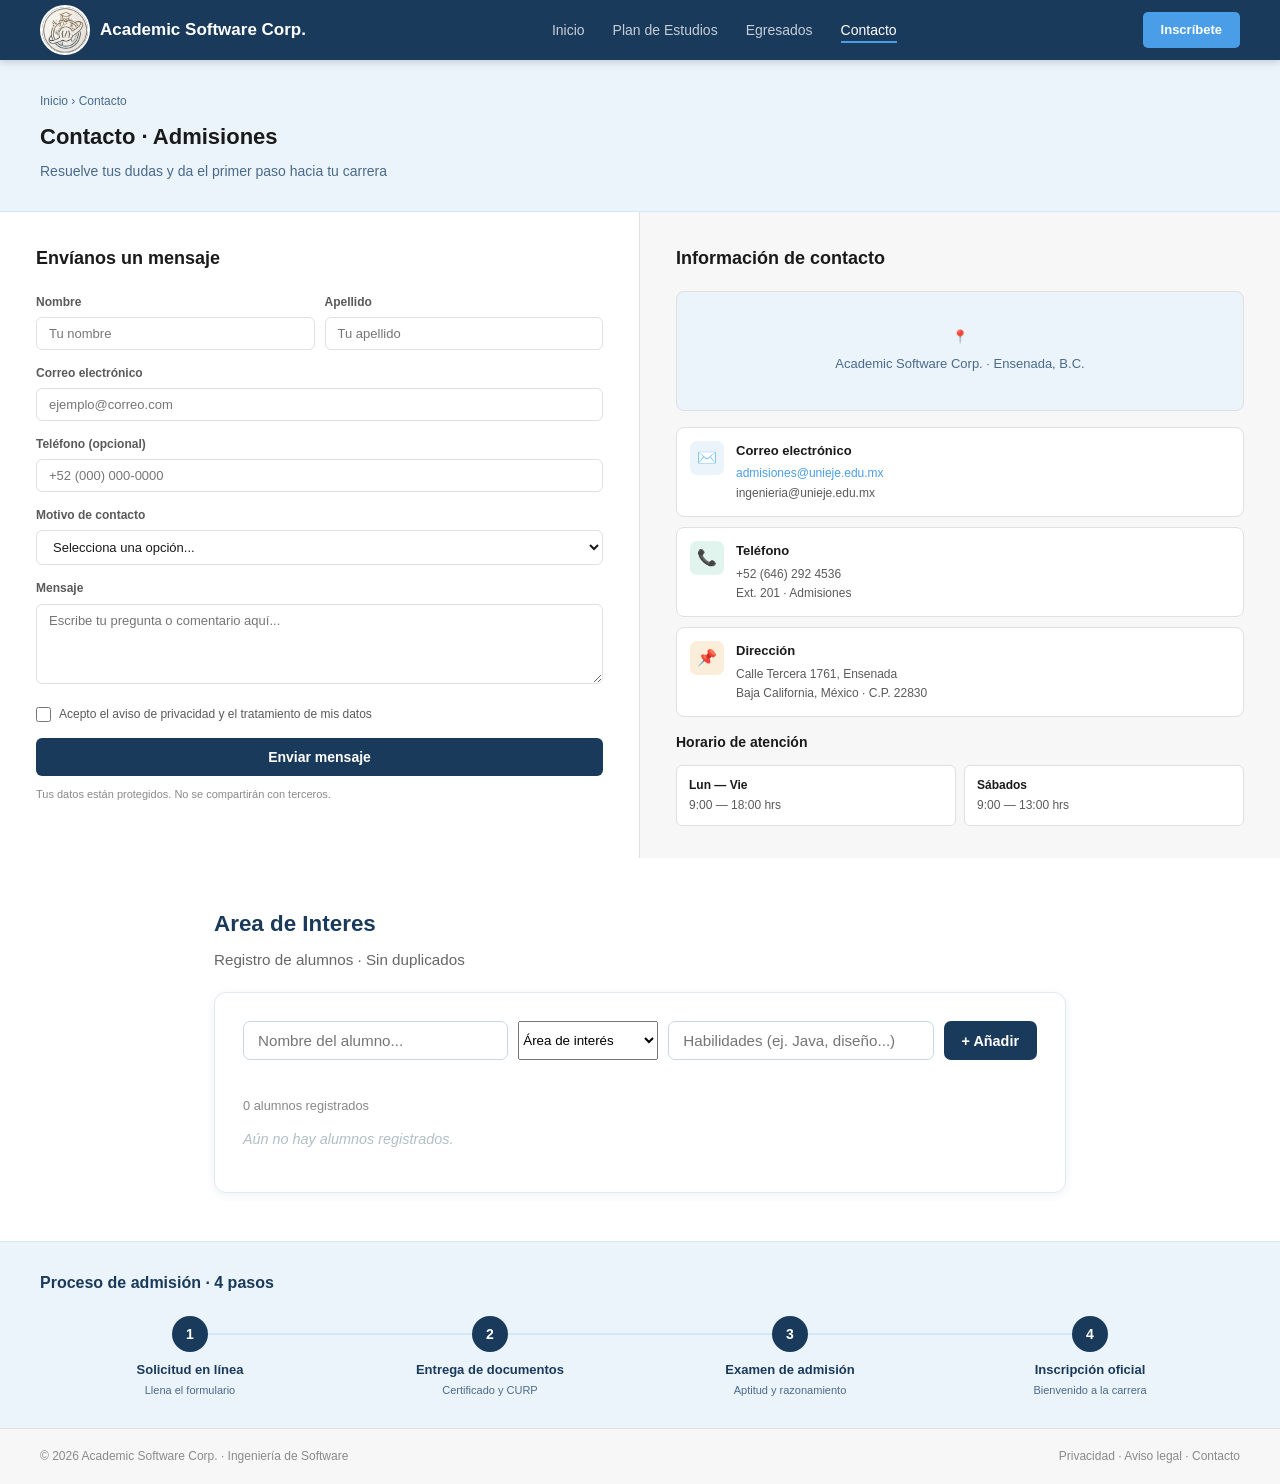
==== contacto.html @ 4916665b "first commit" ====
<!DOCTYPE html>
<html lang="es">
<head>
  <meta charset="UTF-8">
  <meta name="viewport" content="width=device-width, initial-scale=1.0">
  <title>Academic Software Corp.</title>
  <link href="css/style.css" type="text/css" rel="stylesheet">

</head>
<body>

  <header id="navbar">
    <div class="nav-logo">
      <img src="img/logo.png.png" alt="Logo Academic Software Corp.">
      <span>Academic Software Corp.</span>
    </div>
    <nav>
      <ul class="nav-links">
        <li><a href="index.html">Inicio</a></li>
        <li><a href="plan_estudios.html">Plan de Estudios</a></li>
        <li><a href="egresados.html">Egresados</a></li>
        <li><a href="contacto.html" class="active">Contacto</a></li>
      </ul>
    </nav>
    <a href="contacto.html" class="nav-cta">Inscríbete</a>
  </header>

  <main>

    <section id="contacto-header">
      <div class="breadcrumb">Inicio › Contacto</div>
      <h1>Contacto · Admisiones</h1>
      <p>Resuelve tus dudas y da el primer paso hacia tu carrera</p>
    </section>

    <!-- Formulario + Info -->
    <div id="contacto-grid">

      <!-- Columna formulario -->
      <section id="form-col">
        <h2>Envíanos un mensaje</h2>

        <form id="contacto-form" novalidate>

          <div class="field-row">
            <div class="field">
              <label for="nombre">Nombre</label>
              <input type="text" id="nombre" name="nombre" placeholder="Tu nombre" autocomplete="given-name">
            </div>
            <div class="field">
              <label for="apellido">Apellido</label>
              <input type="text" id="apellido" name="apellido" placeholder="Tu apellido" autocomplete="family-name">
            </div>
          </div>

          <div class="field">
            <label for="email">Correo electrónico</label>
            <input type="email" id="email" name="email" placeholder="ejemplo@correo.com" autocomplete="email">
          </div>

          <div class="field">
            <label for="telefono">Teléfono (opcional)</label>
            <input type="tel" id="telefono" name="telefono" placeholder="+52 (000) 000-0000" autocomplete="tel">
          </div>

          <div class="field">
            <label for="motivo">Motivo de contacto</label>
            <select id="motivo" name="motivo">
              <option value="" disabled selected>Selecciona una opción...</option>
              <option value="admisiones">Información sobre admisiones</option>
              <option value="plan">Dudas sobre el plan de estudios</option>
              <option value="costos">Costos y financiamiento</option>
              <option value="otro">Otro</option>
            </select>
          </div>

          <div class="field">
            <label for="mensaje">Mensaje</label>
            <textarea id="mensaje" name="mensaje" placeholder="Escribe tu pregunta o comentario aquí..."></textarea>
          </div>

          <div class="check-row">
            <input type="checkbox" id="privacidad" name="privacidad">
            <label for="privacidad">Acepto el aviso de privacidad y el tratamiento de mis datos</label>
          </div>

          <button type="submit" class="submit-btn">Enviar mensaje</button>
          <p class="privacy-note">Tus datos están protegidos. No se compartirán con terceros.</p>

        </form>
      </section>

      <!-- Columna información -->
      <aside id="info-col">
        <h2>Información de contacto</h2>

        <div class="mapa-placeholder" aria-label="Mapa del campus">
          📍
          <span>Academic Software Corp. · Ensenada, B.C.</span>
        </div>

        <div class="info-card">
          <div class="info-icon" style="background:#EBF3FB;">✉️</div>
          <div>
            <div class="info-title">Correo electrónico</div>
            <div class="info-val" style="color:#4A9EE8;">admisiones@unieje.edu.mx</div>
            <div class="info-val">ingenieria@unieje.edu.mx</div>
          </div>
        </div>

        <div class="info-card">
          <div class="info-icon" style="background:#E1F5EE;">📞</div>
          <div>
            <div class="info-title">Teléfono</div>
            <div class="info-val">+52 (646) 292 4536 </div>
            <div class="info-val">Ext. 201 · Admisiones</div>
          </div>
        </div>

        <div class="info-card">
          <div class="info-icon" style="background:#FAEEDA;">📌</div>
          <div>
            <div class="info-title">Dirección</div>
            <div class="info-val"> Calle Tercera 1761, Ensenada</div>
            <div class="info-val">Baja California, México · C.P. 22830</div>
          </div>
        </div>

        <div style="font-size:14px;font-weight:600;color:var(--texto);margin:14px 0 10px;">Horario de atención</div>
        <div class="horario-grid">
          <div class="horario-item">
            <div class="horario-dia">Lun — Vie</div>
            <div class="horario-hora">9:00 — 18:00 hrs</div>
          </div>
          <div class="horario-item">
            <div class="horario-dia">Sábados</div>
            <div class="horario-hora">9:00 — 13:00 hrs</div>
          </div>
        </div>
      </aside>

    </div>

    <!-- ===== SECCIÓN: LISTA DE ALUMNOS (COMPONENTE INTEGRADO) ===== -->
    <section id="lista-alumnos-section">
      <h2>Area de Interes </h2>
      <p class="section-sub">Registro de alumnos  · Sin duplicados</p>

      <div class="alumnos-widget">
        <div class="agregar">

          <input type="text" id="alumnoInput" placeholder="Nombre del alumno...">

          <select id="areaInput">
            <option value="">Área de interés</option>
            <option value="UX/UI">UX/UI</option>
            <option value="Base de datos">Base de datos</option>
            <option value="Inteligencia Artificial">Inteligencia Artificial</option>
            <option value="Ciberseguridad">Ciberseguridad</option>
            <option value="Backend">Backend</option>
          </select>

          <input type="text" id="habilidadesInput" placeholder="Habilidades (ej. Java, diseño...)">

          <button class="btn-agregar" onclick="agregarAlumno()">+ Añadir</button>
        </div>

        <p class="error-msg" id="errorMsg"></p>

        <div class="alumnos-contador" id="contadorAlumnos">0 alumnos registrados</div>

        <div id="contenedorAlumnos" class="listaEtiquetas">
          <span class="empty-state">Aún no hay alumnos registrados.</span>
        </div>
      </div>
    </section>
    <!-- ===== FIN LISTA DE ALUMNOS ===== -->

    <!-- Proceso de admisión -->
    <section id="admision">
      <h2>Proceso de admisión · 4 pasos</h2>
      <div class="steps">
        <div class="step">
          <div class="step-num">1</div>
          <div class="step-label">Solicitud en línea</div>
          <div class="step-sub">Llena el formulario</div>
        </div>
        <div class="step">
          <div class="step-num">2</div>
          <div class="step-label">Entrega de documentos</div>
          <div class="step-sub">Certificado y CURP</div>
        </div>
        <div class="step">
          <div class="step-num">3</div>
          <div class="step-label">Examen de admisión</div>
          <div class="step-sub">Aptitud y razonamiento</div>
        </div>
        <div class="step">
          <div class="step-num">4</div>
          <div class="step-label">Inscripción oficial</div>
          <div class="step-sub">Bienvenido a la carrera</div>
        </div>
      </div>
    </section>

  </main>

  <footer id="footer">
    <p>© 2026 Academic Software Corp. · Ingeniería de Software</p>
    <p>Privacidad · Aviso legal · <a href="contacto.html">Contacto</a></p>
  </footer>

  <script src="js/main.js"></script>
  
</body>
</html>
---- css/style.css ----
/* Base */
*, *::before, *::after {
  box-sizing: border-box;
  margin: 0;
  padding: 0;
}

:root {
  --azul-oscuro: #1A3A5C;
  --azul-medio:  #4A6A8A;
  --azul-claro:  #4A9EE8;
  --azul-bg:     #EBF3FB;
  --azul-borde:  #D0E8F8;
  --gris-bg:     #F7F7F7;
  --gris-borde:  #E0E0E0;
  --texto:       #1A1A1A;
  --texto-sec:   #5A5A5A;
  --texto-ter:   #8A8A8A;
  --blanco:      #FFFFFF;
  --fuente:      'Segoe UI', Arial, sans-serif;
}

body {
  font-family: var(--fuente);
  color: var(--texto);
  background: var(--blanco);
  font-size: 16px;
  line-height: 1.6;
}

a {
  text-decoration: none;
  color: inherit;
}

/* ---- NAV ---- */
#navbar {
  background: var(--azul-oscuro);
  padding: 0 40px;
  display: flex;
  align-items: center;
  justify-content: space-between;
  height: 60px;
  position: sticky;
  top: 0;
  z-index: 100;
  box-shadow: 0 2px 8px rgba(0,0,0,0.18);
}

.nav-logo {
  display: flex;
  align-items: center;
  gap: 10px;
  color: var(--blanco);
  font-size: 17px;
  font-weight: 700;
}

.nav-logo img {
  height: 50px;
  width: 50px;
  object-fit: cover;
  border-radius: 50%;
  border: 2px solid white; 
}

.nav-links {
  display: flex;
  gap: 28px;
  list-style: none;
}

.nav-links a {
  color: rgba(255,255,255,0.75);
  font-size: 14px;
  transition: color 0.2s;
  padding-bottom: 3px;
}

.nav-links a:hover,
.nav-links a.active {
  color: var(--blanco);
  border-bottom: 2px solid var(--azul-claro);
}

.nav-cta {
  background: var(--azul-claro);
  color: var(--blanco);
  font-size: 13px;
  font-weight: 600;
  padding: 8px 18px;
  border-radius: 5px;
  transition: background 0.2s;
}

.nav-cta:hover {
  background: #3a8ed0;
}

/* ---- HERO ---- */
#hero {
  background: var(--azul-bg);
  padding: 60px 40px 50px;
  display: flex;
  align-items: center;
  justify-content: space-between;
  gap: 40px;
  border-bottom: 1px solid var(--azul-borde);
}

.hero-text { flex: 1; }

.hero-badge {
  display: inline-block;
  background: var(--azul-borde);
  color: var(--azul-oscuro);
  font-size: 12px;
  font-weight: 600;
  padding: 4px 12px;
  border-radius: 4px;
  margin-bottom: 16px;
  letter-spacing: 0.05em;
}

#hero h1 {
  font-size: 36px;
  font-weight: 700;
  color: var(--azul-oscuro);
  line-height: 1.2;
  margin-bottom: 14px;
}

.hero-sub {
  font-size: 15px;
  color: var(--azul-medio);
  line-height: 1.7;
  margin-bottom: 24px;
  max-width: 480px;
}

.hero-btns {
  display: flex;
  gap: 12px;
}

.btn-primary {
  background: var(--azul-oscuro);
  color: var(--blanco);
  font-size: 14px;
  font-weight: 600;
  padding: 11px 24px;
  border-radius: 5px;
  transition: background 0.2s;
}

.btn-primary:hover { background: #122a42; }

.btn-secondary {
  border: 1.5px solid var(--azul-oscuro);
  color: var(--azul-oscuro);
  font-size: 14px;
  font-weight: 600;
  padding: 11px 24px;
  border-radius: 5px;
  transition: background 0.2s;
}

.btn-secondary:hover { background: rgba(26,58,92,0.07); }

.hero-visual {
  width: 220px;
  height: 150px;
  background: var(--azul-borde);
  border-radius: 12px;
  display: flex;
  align-items: center;
  justify-content: center;
  flex-shrink: 0;
}

.code-block {
  width: 170px;
  height: 110px;
  background: #B5D4F4;
  border-radius: 8px;
  padding: 14px;
  display: flex;
  flex-direction: column;
  gap: 8px;
}

.code-line {
  height: 8px;
  background: #7AAEDC;
  border-radius: 3px;
}

.code-line.short { width: 55%; }
.code-line.med   { width: 75%; }

/* ---- STATS ---- */
#stats {
  display: grid;
  grid-template-columns: repeat(3, 1fr);
  border-top: 1px solid var(--gris-borde);
  border-bottom: 1px solid var(--gris-borde);
}

.stat {
  padding: 24px 20px;
  text-align: center;
  border-right: 1px solid var(--gris-borde);
}

.stat:last-child { border-right: none; }

.stat-num {
  font-size: 30px;
  font-weight: 700;
  color: var(--azul-oscuro);
  margin-bottom: 4px;
}

.stat-label {
  font-size: 13px;
  color: var(--texto-sec);
}

/* ---- AREAS ---- */
#areas {
  padding: 48px 40px;
  border-bottom: 1px solid var(--gris-borde);
}

#areas h2, #testimonios h2, #admision h2, #plan-header h1,
#egresados-header h1, #contacto-header h1 {
  font-size: 22px;
  font-weight: 700;
  color: var(--texto);
  margin-bottom: 6px;
}

.section-sub {
  font-size: 14px;
  color: var(--texto-sec);
  margin-bottom: 28px;
}

.cards-grid {
  display: grid;
  grid-template-columns: repeat(3, 1fr);
  gap: 18px;
}

.card {
  border: 1px solid var(--gris-borde);
  border-radius: 10px;
  padding: 20px;
  background: var(--blanco);
  transition: box-shadow 0.2s;
}

.card:hover {
  box-shadow: 0 4px 16px rgba(0,0,0,0.08);
}

.card-icon {
  width: 40px;
  height: 40px;
  border-radius: 8px;
  display: flex;
  align-items: center;
  justify-content: center;
  margin-bottom: 12px;
  font-size: 20px;
}

.card h3 {
  font-size: 15px;
  font-weight: 600;
  color: var(--texto);
  margin-bottom: 6px;
}

.card p {
  font-size: 13px;
  color: var(--texto-sec);
  line-height: 1.6;
}

/* ---- TESTIMONIOS ---- */
#testimonios {
  padding: 48px 40px;
  border-bottom: 1px solid var(--gris-borde);
}

.testimonios-grid {
  display: grid;
  grid-template-columns: repeat(2, 1fr);
  gap: 16px;
}

.testimonio-card {
  border: 1px solid var(--gris-borde);
  border-radius: 10px;
  padding: 18px;
  display: flex;
  gap: 14px;
  align-items: flex-start;
  background: var(--blanco);
}

.avatar {
  width: 42px;
  height: 42px;
  border-radius: 50%;
  background: var(--azul-borde);
  display: flex;
  align-items: center;
  justify-content: center;
  font-size: 13px;
  font-weight: 700;
  color: var(--azul-oscuro);
  flex-shrink: 0;
}

.testimonio-info .name {
  font-size: 14px;
  font-weight: 600;
  color: var(--texto);
}

.testimonio-info .role {
  font-size: 12px;
  color: var(--texto-sec);
  margin-bottom: 8px;
}

.testimonio-info .quote {
  font-size: 13px;
  color: var(--texto-sec);
  line-height: 1.6;
  border-left: 3px solid var(--azul-claro);
  padding-left: 10px;
}

/* ---- CTA BANNER ---- */
#cta-banner {
  background: var(--azul-oscuro);
  padding: 28px 40px;
  display: flex;
  align-items: center;
  justify-content: space-between;
}

.cta-text h3 {
  color: var(--blanco);
  font-size: 18px;
  font-weight: 700;
}

.cta-text p {
  color: rgba(255,255,255,0.65);
  font-size: 13px;
  margin-top: 3px;
}

.cta-btn {
  background: var(--azul-claro);
  color: var(--blanco);
  font-size: 14px;
  font-weight: 600;
  padding: 11px 22px;
  border-radius: 5px;
  transition: background 0.2s;
  white-space: nowrap;
}

.cta-btn:hover { background: #3a8ed0; }

/* ---- FOOTER ---- */
#footer {
  background: var(--gris-bg);
  padding: 18px 40px;
  display: flex;
  justify-content: space-between;
  align-items: center;
  border-top: 1px solid var(--gris-borde);
}

#footer p {
  font-size: 12px;
  color: var(--texto-ter);
}

/* ============================================
   PÁGINA 2: PLAN DE ESTUDIOS
   ============================================ */

#plan-header, #egresados-header, #contacto-header {
  background: var(--azul-bg);
  padding: 32px 40px 28px;
  border-bottom: 1px solid var(--azul-borde);
}

.breadcrumb {
  font-size: 12px;
  color: var(--azul-medio);
  margin-bottom: 8px;
}

#plan-header p, #egresados-header p, #contacto-header p {
  font-size: 14px;
  color: var(--azul-medio);
  margin-top: 4px;
}

/* Filtros */
#filtros {
  padding: 14px 40px;
  display: flex;
  align-items: center;
  gap: 10px;
  border-bottom: 1px solid var(--gris-borde);
  background: var(--gris-bg);
  flex-wrap: wrap;
}

.filter-label {
  font-size: 13px;
  color: var(--texto-sec);
  font-weight: 600;
}

.filter-btn {
  font-size: 12px;
  padding: 5px 14px;
  border-radius: 4px;
  border: 1px solid var(--gris-borde);
  color: var(--texto-sec);
  cursor: pointer;
  background: var(--blanco);
  transition: all 0.18s;
}

.filter-btn.active, .filter-btn:hover {
  background: var(--azul-oscuro);
  color: var(--blanco);
  border-color: var(--azul-oscuro);
}

/* Leyenda */
#plan-content {
  padding: 32px 40px;
}

.leyenda {
  display: flex;
  gap: 20px;
  margin-bottom: 28px;
  flex-wrap: wrap;
}

.legend-item {
  display: flex;
  align-items: center;
  gap: 7px;
  font-size: 13px;
  color: var(--texto-sec);
}

.legend-dot {
  width: 14px;
  height: 14px;
  border-radius: 3px;
  flex-shrink: 0;
}

/* Semestres */
.year-label {
  font-size: 14px;
  font-weight: 600;
  color: var(--texto-sec);
  margin-bottom: 8px;
  margin-top: 8px;
}

.semester-block {
  margin-bottom: 28px;
}

.sem-header {
  display: flex;
  align-items: center;
  gap: 12px;
  margin-bottom: 14px;
}

.sem-pill {
  background: var(--azul-oscuro);
  color: var(--blanco);
  font-size: 12px;
  font-weight: 600;
  padding: 4px 14px;
  border-radius: 4px;
}

.sem-divider {
  flex: 1;
  height: 1px;
  background: var(--gris-borde);
}

.sem-credits {
  font-size: 12px;
  color: var(--texto-ter);
}

.subjects-grid {
  display: grid;
  grid-template-columns: repeat(4, 1fr);
  gap: 10px;
}

.subject {
  border: 1px solid var(--gris-borde);
  border-radius: 8px;
  padding: 12px 14px;
  background: var(--blanco);
}

.subject.highlight {
  border-left: 4px solid var(--azul-claro);
}

.subject-area {
  display: inline-block;
  font-size: 10px;
  font-weight: 600;
  padding: 2px 8px;
  border-radius: 3px;
  margin-bottom: 7px;
  letter-spacing: 0.03em;
}

.subject h4 {
  font-size: 13px;
  font-weight: 600;
  color: var(--texto);
  line-height: 1.35;
  margin-bottom: 4px;
}

.subject-credits {
  font-size: 11px;
  color: var(--texto-ter);
}

/* Competencias */
#competencias {
  padding: 24px 40px 28px;
  background: var(--gris-bg);
  border-top: 1px solid var(--gris-borde);
}

#competencias h3 {
  font-size: 16px;
  font-weight: 600;
  color: var(--texto);
  margin-bottom: 16px;
}

.skills-grid {
  display: grid;
  grid-template-columns: repeat(3, 1fr);
  gap: 12px;
}

.skill-item {
  display: flex;
  align-items: center;
  gap: 10px;
  font-size: 13px;
  color: var(--texto-sec);
}

.skill-bar-bg {
  flex: 1;
  height: 6px;
  background: var(--gris-borde);
  border-radius: 3px;
  overflow: hidden;
}

.skill-bar-fill {
  height: 6px;
  background: var(--azul-claro);
  border-radius: 3px;
}

/* ============================================
   PÁGINA 3: EGRESADOS
   ============================================ */

#metricas {
  display: grid;
  grid-template-columns: repeat(4, 1fr);
  border-bottom: 1px solid var(--gris-borde);
}

.metrica {
  padding: 20px 24px;
  text-align: center;
  border-right: 1px solid var(--gris-borde);
}

.metrica:last-child { border-right: none; }

.metrica-num {
  font-size: 28px;
  font-weight: 700;
  color: var(--azul-oscuro);
  margin-bottom: 4px;
}

.metrica-label {
  font-size: 12px;
  color: var(--texto-sec);
}

#historias {
  padding: 40px 40px 36px;
  border-bottom: 1px solid var(--gris-borde);
}

.egresados-grid {
  display: grid;
  grid-template-columns: repeat(3, 1fr);
  gap: 14px;
}

.egr-card {
  border: 1px solid var(--gris-borde);
  border-radius: 10px;
  padding: 18px;
  background: var(--blanco);
  transition: box-shadow 0.2s;
}

.egr-card:hover {
  box-shadow: 0 4px 16px rgba(0,0,0,0.08);
}

.egr-avatar {
  width: 44px;
  height: 44px;
  border-radius: 50%;
  display: flex;
  align-items: center;
  justify-content: center;
  font-size: 14px;
  font-weight: 700;
  margin-bottom: 12px;
}

.egr-name {
  font-size: 14px;
  font-weight: 600;
  color: var(--texto);
  margin-bottom: 2px;
}

.egr-gen {
  font-size: 12px;
  color: var(--texto-ter);
  margin-bottom: 6px;
}

.egr-badge {
  display: inline-block;
  font-size: 10px;
  font-weight: 600;
  padding: 3px 9px;
  border-radius: 3px;
  margin-bottom: 4px;
}

.egr-empresa {
  font-size: 12px;
  color: var(--texto-sec);
  margin-bottom: 10px;
}

.egr-quote {
  font-size: 12px;
  color: var(--texto-sec);
  line-height: 1.6;
  border-left: 3px solid var(--azul-claro);
  padding-left: 9px;
}

#empresas {
  padding: 28px 40px 30px;
  background: var(--gris-bg);
  border-bottom: 1px solid var(--gris-borde);
}

#empresas h2 { margin-bottom: 6px; }

.empresas-grid {
  display: grid;
  grid-template-columns: repeat(4, 1fr);
  gap: 10px;
  margin-top: 16px;
}

.empresa-card {
  border: 1px solid var(--gris-borde);
  border-radius: 8px;
  padding: 14px;
  background: var(--blanco);
  text-align: center;
}

.empresa-icon {
  width: 36px;
  height: 36px;
  border-radius: 8px;
  display: flex;
  align-items: center;
  justify-content: center;
  margin: 0 auto 8px;
  font-size: 18px;
}

.empresa-name {
  font-size: 13px;
  font-weight: 600;
  color: var(--texto);
  margin-bottom: 2px;
}

.empresa-area {
  font-size: 11px;
  color: var(--texto-ter);
}

#campo-laboral {
  padding: 32px 40px;
  border-bottom: 1px solid var(--gris-borde);
}

#campo-laboral h2 { margin-bottom: 6px; }

.barras-grid {
  display: grid;
  grid-template-columns: repeat(2, 1fr);
  gap: 12px;
  margin-top: 18px;
}

.barra-row {
  display: flex;
  align-items: center;
  gap: 12px;
}

.barra-label {
  font-size: 13px;
  color: var(--texto);
  width: 160px;
  flex-shrink: 0;
}

.barra-bg {
  flex: 1;
  height: 8px;
  background: var(--gris-borde);
  border-radius: 4px;
  overflow: hidden;
}

.barra-fill {
  height: 8px;
  border-radius: 4px;
}

.barra-pct {
  font-size: 12px;
  color: var(--texto-ter);
  width: 34px;
  text-align: right;
  flex-shrink: 0;
}

/* ============================================
   PÁGINA 4: CONTACTO
   ============================================ */

#contacto-grid {
  display: grid;
  grid-template-columns: 1fr 1fr;
  min-height: 480px;
}

#form-col {
  padding: 32px 36px;
  border-right: 1px solid var(--gris-borde);
}

#form-col h2 {
  font-size: 18px;
  font-weight: 700;
  margin-bottom: 20px;
  color: var(--texto);
}

.field {
  margin-bottom: 14px;
}

.field-row {
  display: grid;
  grid-template-columns: 1fr 1fr;
  gap: 10px;
}

.field label {
  display: block;
  font-size: 12px;
  color: var(--texto-sec);
  font-weight: 600;
  margin-bottom: 5px;
}

.field input,
.field select,
.field textarea {
  width: 100%;
  border: 1px solid var(--gris-borde);
  border-radius: 6px;
  padding: 8px 12px;
  font-size: 13px;
  color: var(--texto);
  font-family: var(--fuente);
  background: var(--blanco);
  transition: border-color 0.18s;
  outline: none;
}

.field input:focus,
.field select:focus,
.field textarea:focus {
  border-color: var(--azul-claro);
}

.field textarea {
  height: 80px;
  resize: vertical;
}

.check-row {
  display: flex;
  align-items: center;
  gap: 8px;
  margin-bottom: 14px;
}

.check-row input[type="checkbox"] {
  width: 15px;
  height: 15px;
  cursor: pointer;
}

.check-row label {
  font-size: 12px;
  color: var(--texto-sec);
  cursor: pointer;
}

.submit-btn {
  width: 100%;
  background: var(--azul-oscuro);
  color: var(--blanco);
  border: none;
  border-radius: 6px;
  padding: 11px;
  font-size: 14px;
  font-weight: 600;
  cursor: pointer;
  font-family: var(--fuente);
  transition: background 0.2s;
}

.submit-btn:hover { background: #122a42; }

.privacy-note {
  font-size: 11px;
  color: var(--texto-ter);
  margin-top: 10px;
  line-height: 1.5;
}

#info-col {
  padding: 32px 36px;
  background: var(--gris-bg);
}

#info-col h2 {
  font-size: 18px;
  font-weight: 700;
  margin-bottom: 18px;
  color: var(--texto);
}

.mapa-placeholder {
  border: 1px solid var(--gris-borde);
  border-radius: 8px;
  height: 120px;
  background: var(--azul-bg);
  display: flex;
  flex-direction: column;
  align-items: center;
  justify-content: center;
  gap: 6px;
  margin-bottom: 16px;
  color: var(--azul-medio);
  font-size: 13px;
}

.info-card {
  border: 1px solid var(--gris-borde);
  border-radius: 8px;
  padding: 13px;
  background: var(--blanco);
  margin-bottom: 10px;
  display: flex;
  gap: 12px;
  align-items: flex-start;
}

.info-icon {
  width: 34px;
  height: 34px;
  border-radius: 7px;
  display: flex;
  align-items: center;
  justify-content: center;
  flex-shrink: 0;
  font-size: 16px;
}

.info-title {
  font-size: 13px;
  font-weight: 600;
  color: var(--texto);
  margin-bottom: 3px;
}

.info-val {
  font-size: 12px;
  color: var(--texto-sec);
  line-height: 1.6;
}

.horario-grid {
  display: grid;
  grid-template-columns: 1fr 1fr;
  gap: 8px;
  margin-top: 12px;
}

.horario-item {
  border: 1px solid var(--gris-borde);
  border-radius: 6px;
  padding: 10px 12px;
  background: var(--blanco);
}

.horario-dia {
  font-size: 12px;
  font-weight: 600;
  color: var(--texto);
}

.horario-hora {
  font-size: 12px;
  color: var(--texto-sec);
}

/* Proceso admisión */
#admision {
  background: var(--azul-bg);
  padding: 28px 40px;
  border-top: 1px solid var(--azul-borde);
}

#admision h2 {
  font-size: 16px;
  margin-bottom: 20px;
  color: var(--azul-oscuro);
}

.steps {
  display: grid;
  grid-template-columns: repeat(4, 1fr);
  position: relative;
}

.step {
  display: flex;
  flex-direction: column;
  align-items: center;
  text-align: center;
  position: relative;
}

.step::before {
  content: '';
  position: absolute;
  top: 17px;
  left: 50%;
  width: 100%;
  height: 2px;
  background: var(--azul-borde);
  z-index: 0;
}

.step:last-child::before { display: none; }

.step-num {
  width: 36px;
  height: 36px;
  border-radius: 50%;
  background: var(--azul-oscuro);
  color: var(--blanco);
  font-size: 14px;
  font-weight: 700;
  display: flex;
  align-items: center;
  justify-content: center;
  margin-bottom: 10px;
  position: relative;
  z-index: 1;
}

.step-label {
  font-size: 13px;
  font-weight: 600;
  color: var(--azul-oscuro);
  line-height: 1.3;
}

.step-sub {
  font-size: 11px;
  color: var(--azul-medio);
  margin-top: 3px;
}

 /* ===== SECCIÓN LISTA DE ALUMNOS ===== */
    #lista-alumnos-section {
      max-width: 900px;
      margin: 48px auto;
      padding: 0 24px;
    }

    #lista-alumnos-section h2 {
      font-size: 1.4rem;
      color: #1A3A5C;
      margin-bottom: 6px;
    }

    #lista-alumnos-section .section-sub {
      color: #666;
      font-size: 0.95rem;
      margin-bottom: 20px;
    }

    .alumnos-widget {
      background: #fff;
      border: 1px solid #e0eaf3;
      border-radius: 12px;
      padding: 28px;
      box-shadow: 0 2px 10px rgba(26, 58, 92, 0.07);
    }

    .alumnos-widget .agregar {
      display: flex;
      gap: 10px;
      margin-bottom: 20px;
    }

    .alumnos-widget input[type="text"] {
      flex: 1;
      padding: 10px 14px;
      border: 1px solid #c8d8e8;
      border-radius: 7px;
      font-size: 0.95rem;
      outline: none;
      transition: border-color 0.2s;
      font-family: inherit;
    }

    .alumnos-widget input[type="text"]:focus {
      border-color: #4A9EE8;
    }

    .alumnos-widget button.btn-agregar {
      background: #1A3A5C;
      color: #fff;
      border: none;
      padding: 10px 18px;
      border-radius: 7px;
      font-size: 0.9rem;
      font-weight: 600;
      cursor: pointer;
      white-space: nowrap;
      transition: background 0.2s;
      font-family: inherit;
    }

    .alumnos-widget button.btn-agregar:hover {
      background: #4A9EE8;
    }

    .alumnos-widget .alumnos-contador {
      font-size: 0.8rem;
      color: #888;
      margin-bottom: 12px;
    }

    .alumnos-widget .listaEtiquetas {
      display: flex;
      flex-wrap: wrap;
      gap: 8px;
      min-height: 36px;
    }

    .alumnos-widget .etiqueta {
      background: #EBF3FB;
      color: #1A3A5C;
      padding: 6px 14px;
      border-radius: 20px;
      font-size: 0.85rem;
      font-weight: 600;
      border: 1px solid #c8d8e8;
      display: flex;
      align-items: center;
      gap: 8px;
      animation: tagIn 0.2s ease;
    }

    @keyframes tagIn {
      from { opacity: 0; transform: scale(0.85); }
      to   { opacity: 1; transform: scale(1); }
    }

    

    .alumnos-widget .empty-state {
      color: #b0bec5;
      font-size: 0.9rem;
      font-style: italic;
    }

    .alumnos-widget .error-msg {
      color: #c0392b;
      font-size: 0.85rem;
      margin-top: -12px;
      margin-bottom: 10px;
      min-height: 18px;
    }
/* =================Para mini perfil =======================*/
.perfil {
  background: #fff;
  border: 1px solid #c8d8e8;
  border-radius: 10px;
  padding: 12px;
  width: 200px;
  box-shadow: 0 2px 6px rgba(0,0,0,0.1);
}

.perfil h4 {
  margin: 0 0 6px;
  color: #1A3A5C;
}

.perfil p {
  font-size: 0.8rem;
  margin: 2px 0;
}

.perfil button {
  margin-top: 8px;
  background: #c0392b;
  color: white;
  border: none;
  padding: 5px;
  border-radius: 5px;
  cursor: pointer;
}
/* ============================================
   RESPONSIVE - TABLET (≤ 1024px)
   ============================================ */
@media (max-width: 1024px) {

  /* Navbar */
  #navbar {
    padding: 0 24px;
  }

  .nav-links {
    gap: 16px;
  }

  /* Hero */
  #hero {
    padding: 40px 24px;
  }

  #hero h1 {
    font-size: 28px;
  }

  .hero-visual {
    width: 160px;
    height: 110px;
  }

  /* Grillas de 3 → 2 columnas */
  .cards-grid {
    grid-template-columns: repeat(2, 1fr);
  }

  .subjects-grid {
    grid-template-columns: repeat(2, 1fr);
  }

  .skills-grid {
    grid-template-columns: repeat(2, 1fr);
  }

  /* Egresados */
  .egresados-grid {
    grid-template-columns: repeat(2, 1fr);
  }

  .empresas-grid {
    grid-template-columns: repeat(2, 1fr);
  }

  /* Métricas de 4 → 2 columnas */
  #metricas {
    grid-template-columns: repeat(2, 1fr);
  }

  .metrica:nth-child(2) {
    border-right: none;
  }

  .metrica:nth-child(3) {
    border-top: 1px solid var(--gris-borde);
  }

  /* Contacto */
  #contacto-grid {
    grid-template-columns: 1fr;
  }

  #form-col {
    border-right: none;
    border-bottom: 1px solid var(--gris-borde);
  }

  /* Pasos admisión de 4 → 2 */
  .steps {
    grid-template-columns: repeat(2, 1fr);
    gap: 20px;
  }

  .step::before {
    display: none;
  }
}
/* ============================================
   RESPONSIVE - MOBIL 
   ============================================ */
@media (max-width: 768px) {

  /* Navbar oculta links, solo logo + CTA */
  .nav-links {
    display: none;
  }

  #navbar {
    padding: 0 16px;
  }

  /* Hero en columna */
  #hero {
    flex-direction: column;
    padding: 32px 16px;
    text-align: center;
  }

  .hero-visual {
    display: none;
  }

  .hero-btns {
    justify-content: center;
  }

  #hero h1 {
    font-size: 24px;
  }

  .hero-sub {
    max-width: 100%;
  }

  /* Stats de 3 → 1 columna */
  #stats {
    grid-template-columns: 1fr;
  }

  .stat {
    border-right: none;
    border-bottom: 1px solid var(--gris-borde);
  }

  /* Secciones con padding reducido */
  #areas, #testimonios, #plan-content,
  #historias, #empresas, #campo-laboral {
    padding: 28px 16px;
  }

  /* Todas las grillas a 1 columna */
  .cards-grid,
  .testimonios-grid,
  .subjects-grid,
  .egresados-grid,
  .empresas-grid,
  .barras-grid {
    grid-template-columns: 1fr;
  }

  /* Skills a 1 columna */
  .skills-grid {
    grid-template-columns: 1fr;
  }

  /* CTA Banner en columna */
  #cta-banner {
    flex-direction: column;
    gap: 16px;
    text-align: center;
    padding: 24px 16px;
  }

  /* Filtros en scroll horizontal */
  #filtros {
    padding: 12px 16px;
    overflow-x: auto;
    flex-wrap: nowrap;
  }

  /* Pasos a 1 columna */
  .steps {
    grid-template-columns: 1fr;
  }

  /* Métricas a 1 columna */
  #metricas {
    grid-template-columns: 1fr;
  }

  .metrica {
    border-right: none;
    border-bottom: 1px solid var(--gris-borde);
  }

  /* Plan header */
  #plan-header, #egresados-header, #contacto-header {
    padding: 24px 16px;
  }
}
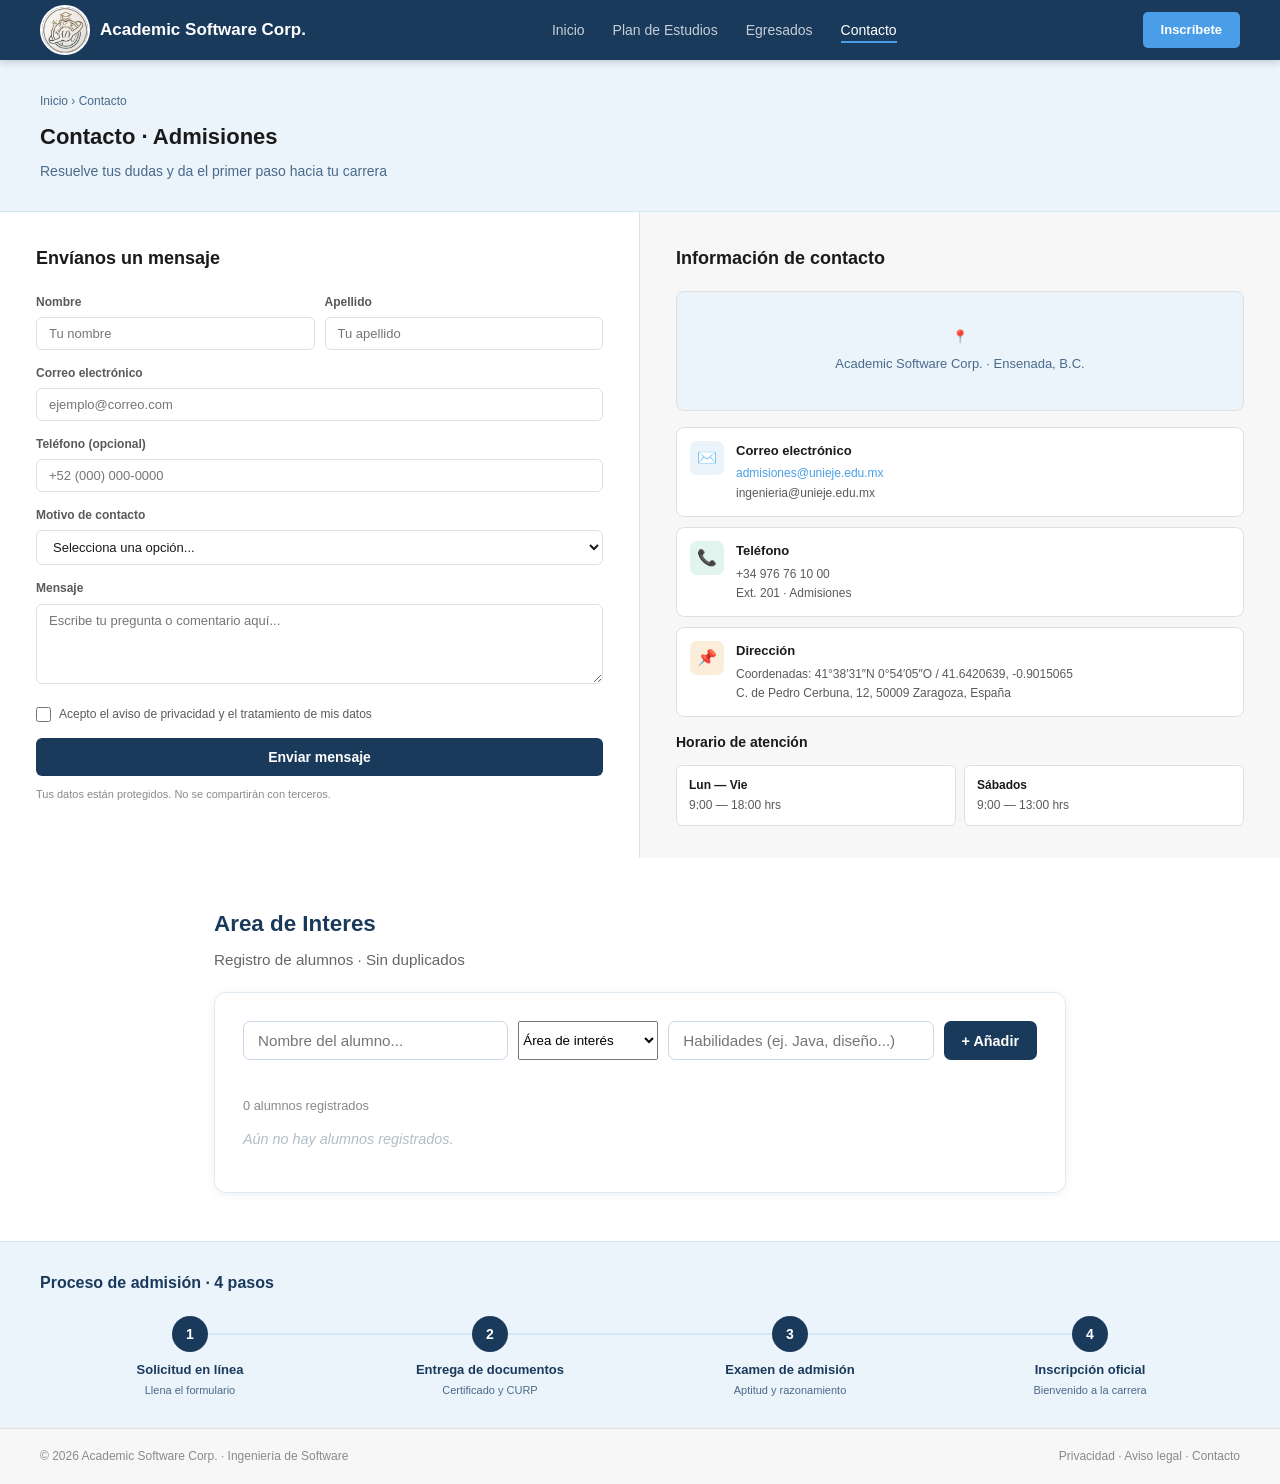
==== commit eb99d416: "MENSAJES" ====
--- a/contacto.html
+++ b/contacto.html
@@ -112,7 +112,7 @@
           <div class="info-icon" style="background:#E1F5EE;">📞</div>
           <div>
             <div class="info-title">Teléfono</div>
-            <div class="info-val">+52 (646) 292 4536 </div>
+            <div class="info-val">+34 976 76 10 00 </div>
             <div class="info-val">Ext. 201 · Admisiones</div>
           </div>
         </div>
@@ -121,8 +121,8 @@
           <div class="info-icon" style="background:#FAEEDA;">📌</div>
           <div>
             <div class="info-title">Dirección</div>
-            <div class="info-val"> Calle Tercera 1761, Ensenada</div>
-            <div class="info-val">Baja California, México · C.P. 22830</div>
+            <div class="info-val">Coordenadas: 41°38′31″N 0°54′05″O / 41.6420639, -0.9015065</div>
+            <div class="info-val">C. de Pedro Cerbuna, 12, 50009 Zaragoza, España</div>
           </div>
         </div>
 
@@ -174,7 +174,25 @@
         </div>
       </div>
     </section>
-    <!-- ===== FIN LISTA DE ALUMNOS ===== -->
+
+    <!-- ===== USO DE GEOLOCALIZACION DE CANVAS Y USO DOM ===== -->
+
+
+
+
+
+
+
+
+
+
+
+
+
+
+
+
+   
 
     <!-- Proceso de admisión -->
     <section id="admision">
--- a/css/style.css
+++ b/css/style.css
@@ -1201,6 +1201,11 @@
   cursor: pointer;
 }
 /* ============================================
+USO DE GEOLOCALIZACION DE CANVAS Y USO DOM 
+============================================ */
+
+
+/* ============================================
    RESPONSIVE - TABLET (≤ 1024px)
    ============================================ */
 @media (max-width: 1024px) {
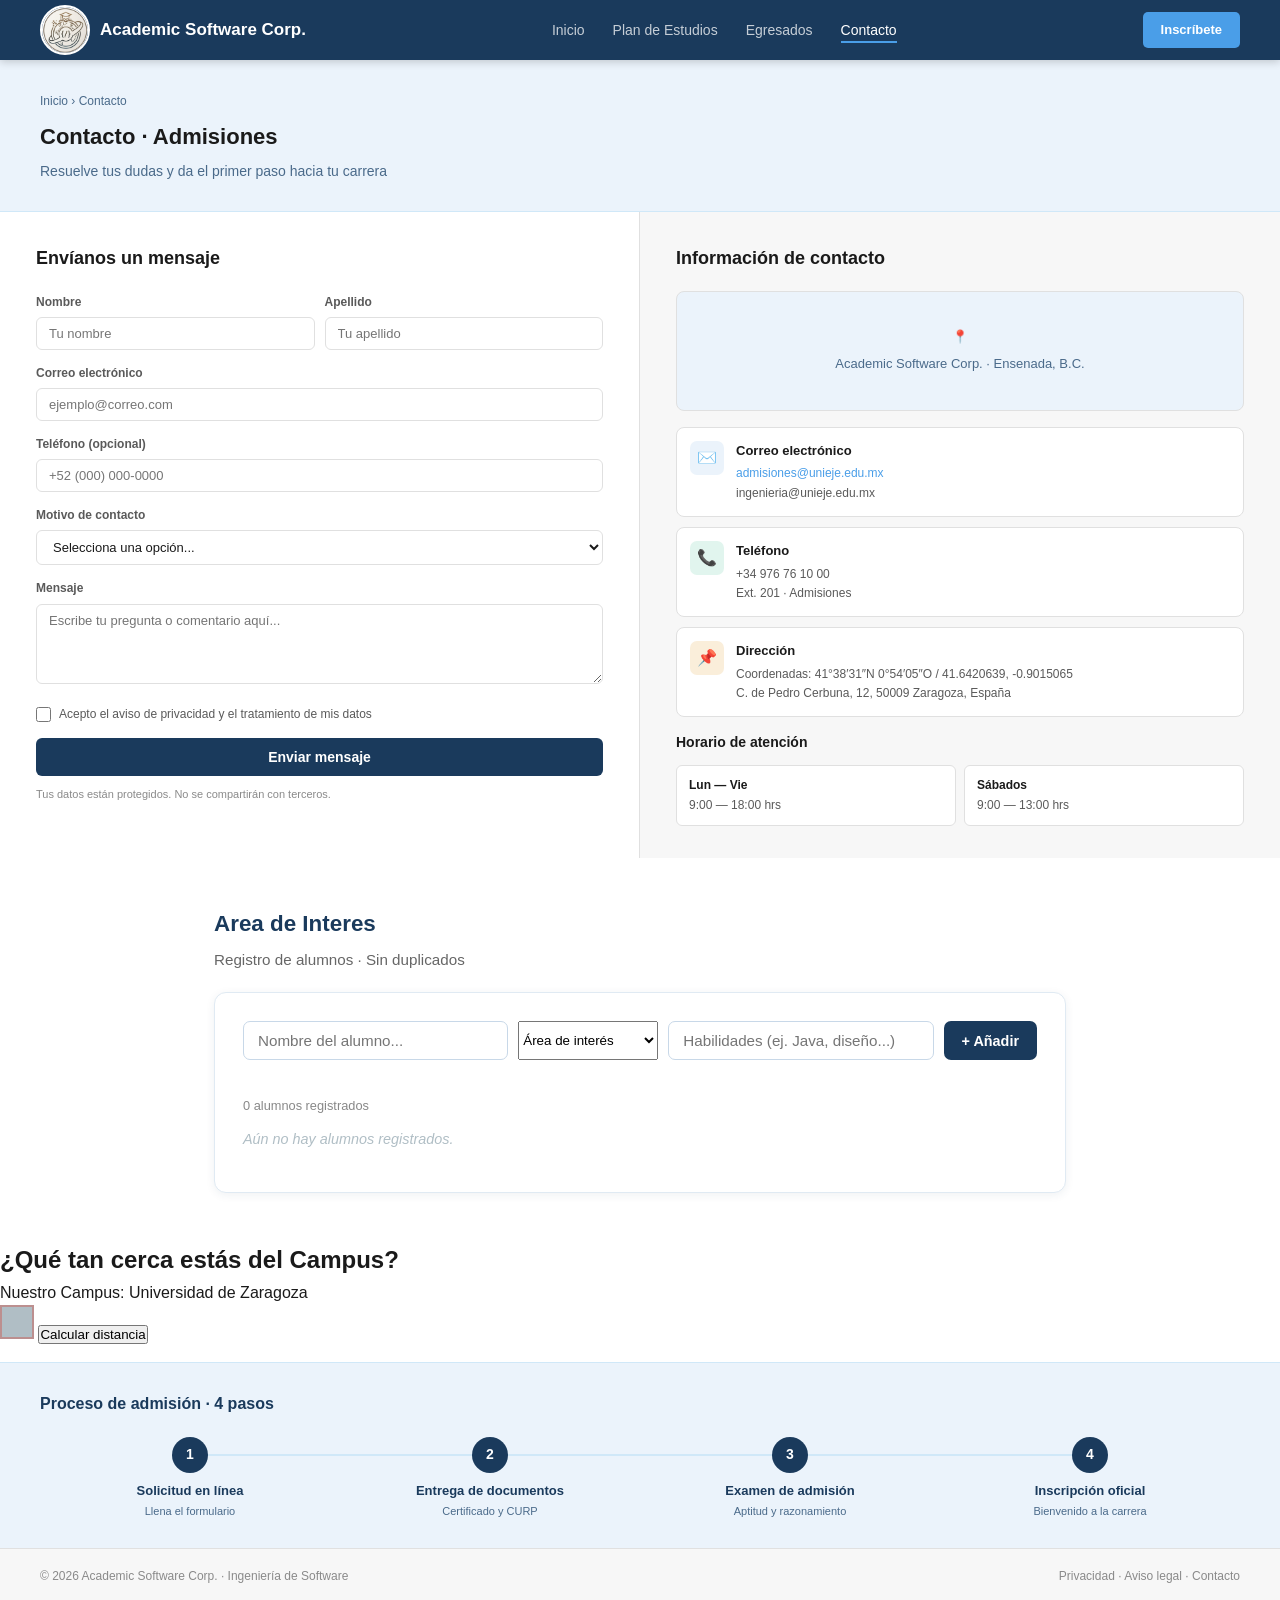
==== commit 2523041d: "Some updates" ====
--- a/contacto.html
+++ b/contacto.html
@@ -177,22 +177,12 @@
 
     <!-- ===== USO DE GEOLOCALIZACION DE CANVAS Y USO DOM ===== -->
 
-
-
-
-
-
-
-
-
-
-
-
-
-
-
-
-   
+    <h2>¿Qué tan cerca estás del Campus?</h2>
+    <p>Nuestro Campus: Universidad de Zaragoza</p>
+    <canvas id="canvasBebe" width="30%" height="30%"></canvas>
+    <button id="locateMeBtn class="btn-secondary">Calcular distancia</button>
+    <div id="results"></div>
+
 
     <!-- Proceso de admisión -->
     <section id="admision">
--- a/css/style.css
+++ b/css/style.css
@@ -1204,6 +1204,15 @@
 USO DE GEOLOCALIZACION DE CANVAS Y USO DOM 
 ============================================ */
 
+#canvasBebe {
+  border: 2px solid rosybrown;
+  background-color: #b0bec5;
+}
+
+#results {
+  margin-top: 15px;
+  font-size: 20px;
+}
 
 /* ============================================
    RESPONSIVE - TABLET (≤ 1024px)
@@ -1289,7 +1298,7 @@
   }
 }
 /* ============================================
-   RESPONSIVE - MOBIL 
+   RESPONSIVE - MOBILE 
    ============================================ */
 @media (max-width: 768px) {
 
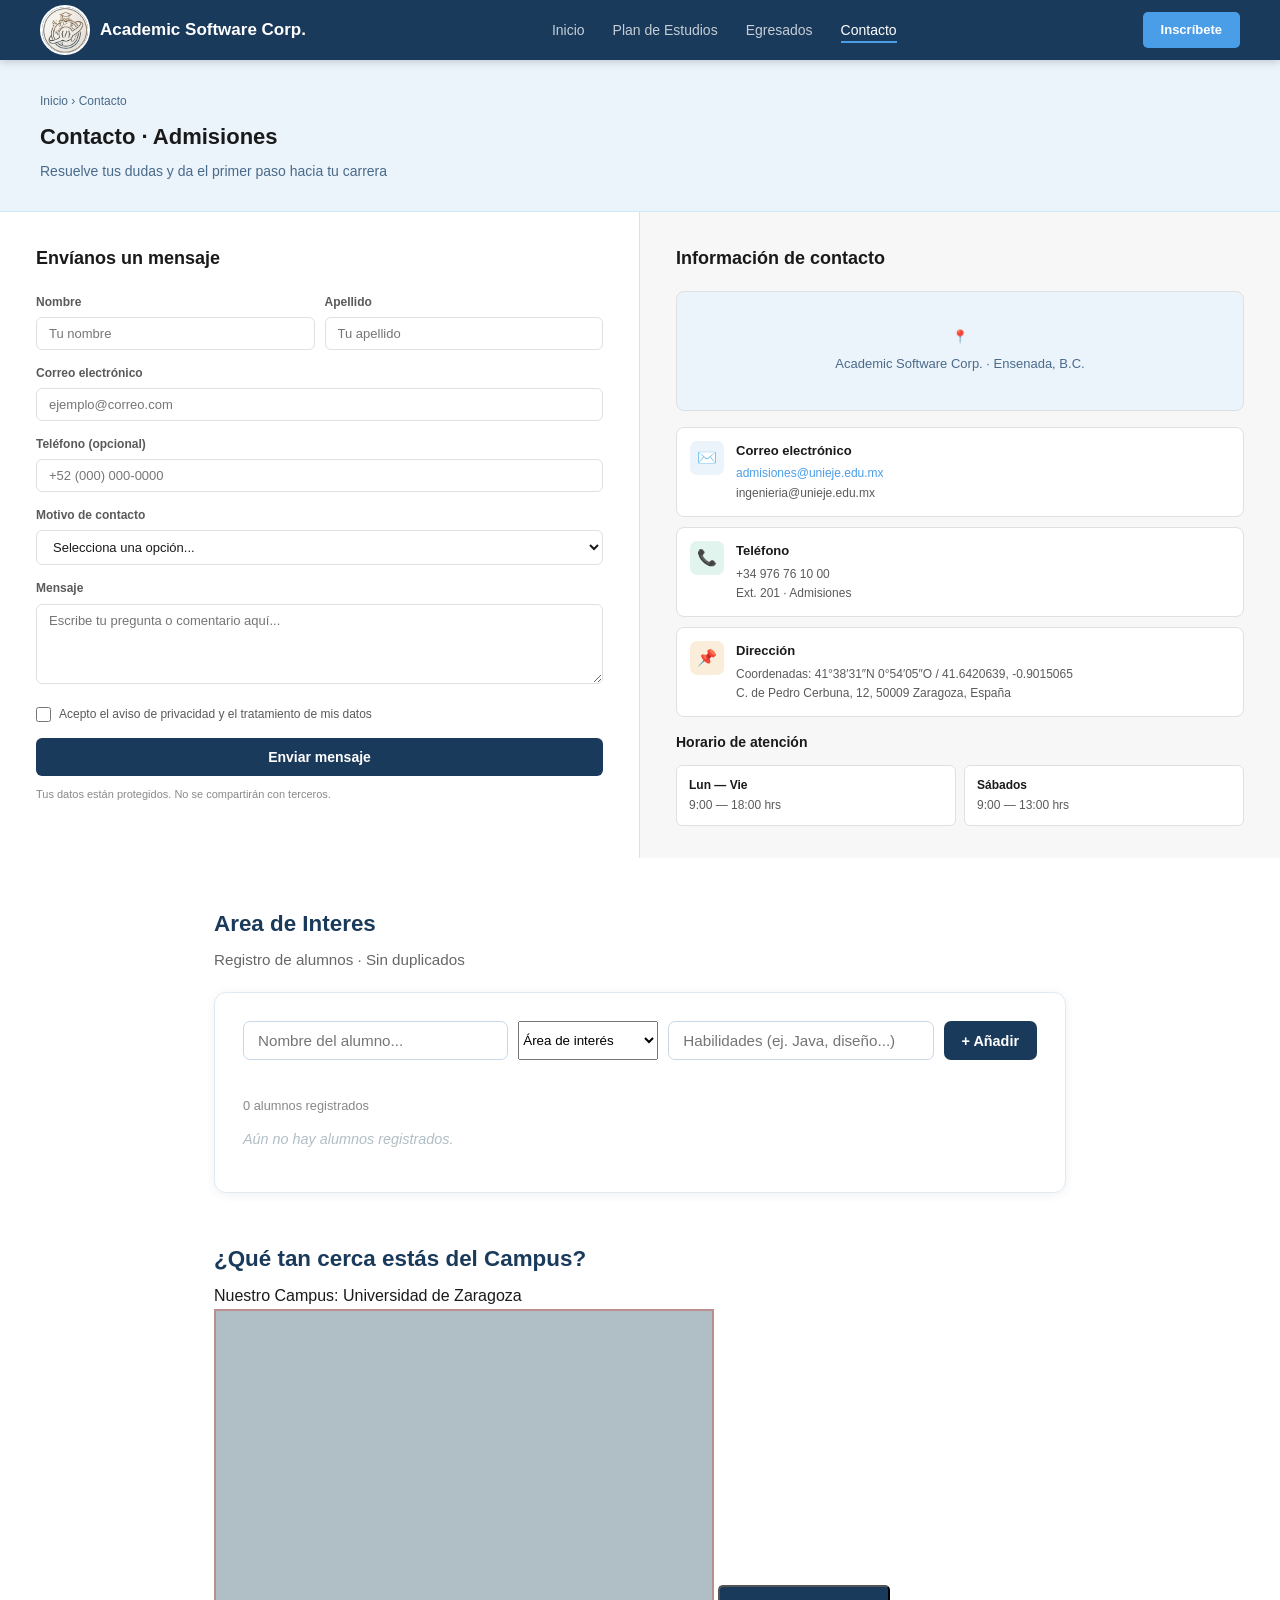
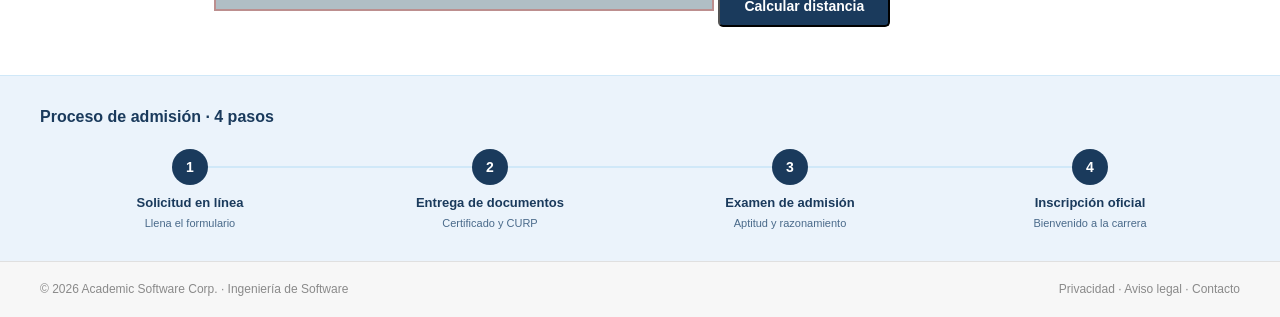
==== commit 8af7eee8: "it's all super done!!" ====
--- a/contacto.html
+++ b/contacto.html
@@ -176,13 +176,13 @@
     </section>
 
     <!-- ===== USO DE GEOLOCALIZACION DE CANVAS Y USO DOM ===== -->
-
+   <section id="ubi">
     <h2>¿Qué tan cerca estás del Campus?</h2>
     <p>Nuestro Campus: Universidad de Zaragoza</p>
-    <canvas id="canvasBebe" width="30%" height="30%"></canvas>
-    <button id="locateMeBtn class="btn-secondary">Calcular distancia</button>
+    <canvas id="canvasBebe" width="500" height="300"></canvas>
+    <button id="locateMeBtn" class="btn-primary">Calcular distancia</button>
     <div id="results"></div>
-
+   </section> 
 
     <!-- Proceso de admisión -->
     <section id="admision">
--- a/css/style.css
+++ b/css/style.css
@@ -1213,6 +1213,22 @@
   margin-top: 15px;
   font-size: 20px;
 }
+canvas {
+  width: 80%;
+  max-width: 500px;
+}
+
+#ubi {
+  max-width: 900px;
+  margin: 48px auto;
+  padding: 0 24px;
+}
+
+#ubi h2 {
+  font-size: 1.4rem;
+  color: #1A3A5C;
+  margin-bottom: 6px;
+}
 
 /* ============================================
    RESPONSIVE - TABLET (≤ 1024px)
